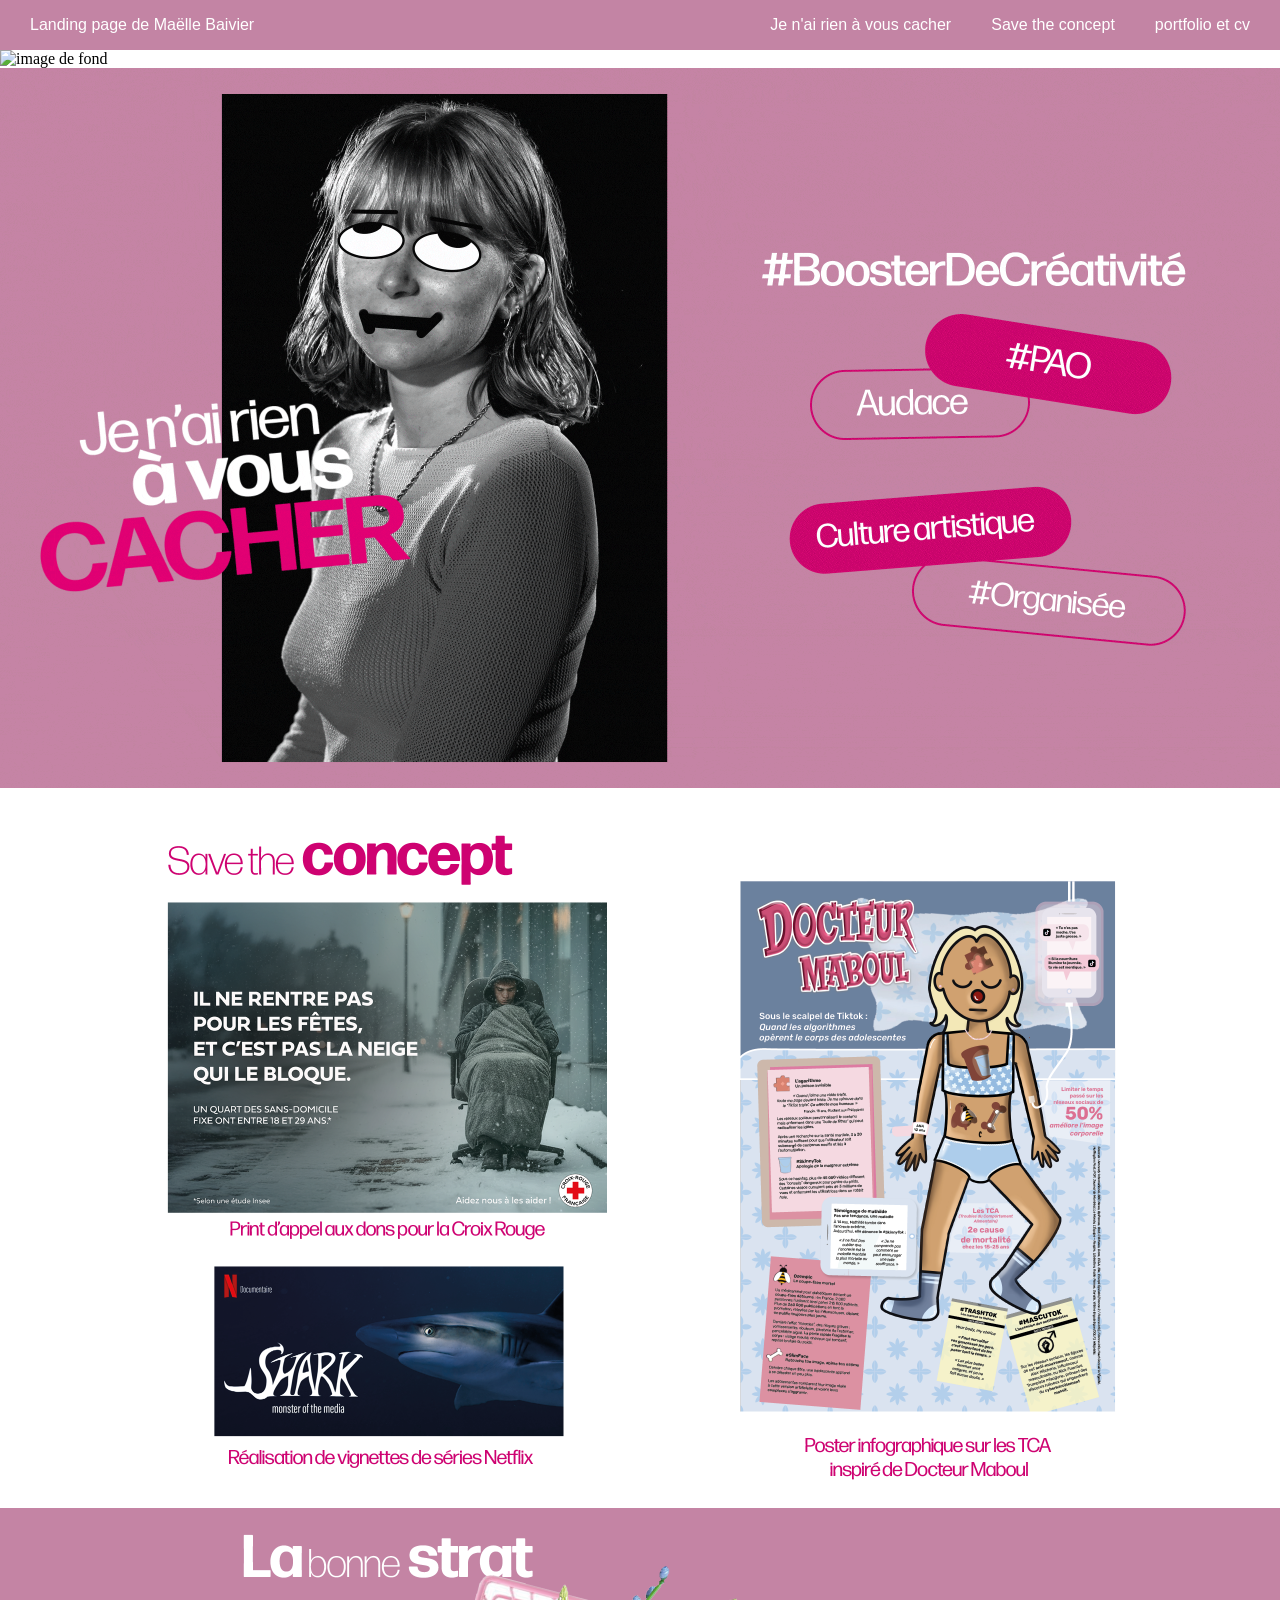
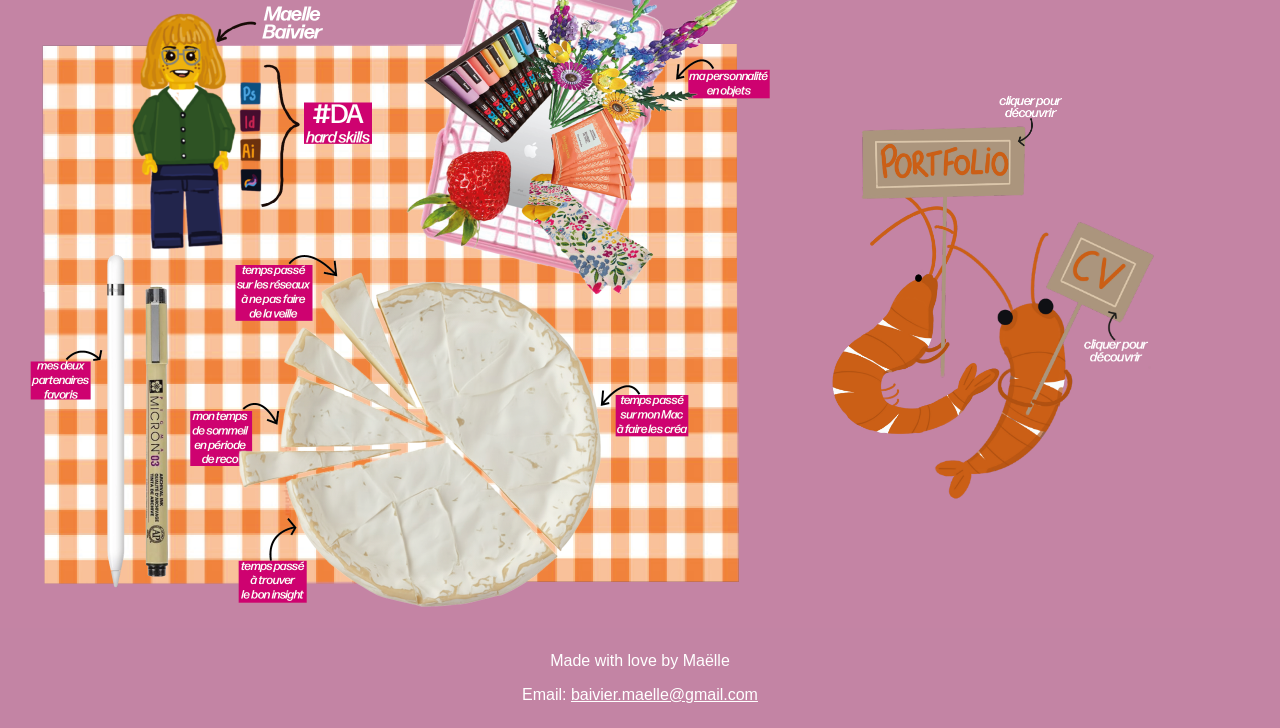
==== index.html @ d774ea56 "Add files via upload" ====
<!DOCTYPE html>
<html lang="fr">
<head>
    <meta charset="UTF-8">
     <title>Save the concept</title>
    <link rel="stylesheet" href="css/styles.css">
</head>

<header class="header-bar">
    <nav class="menu-sections">
        <div class="left-text">Landing page de Maëlle Baivier</div>

        <div class="right-links">
            <a href="#section1">Je n'ai rien à vous cacher</a>
            <a href="#section2">Save the concept</a>
            <a href="#section3">portfolio et cv</a>
        </div>
    </nav>
</header>

<body>

    <section id="accueil">
        <img src="assets4/candidature.crev copie.gif" alt="image de fond">
    </section>

<section id="section1">
     <img src="assets4/ok.gif" alt="image de fond">
</section> 

<section id="section2">
     <img src="assets4/concept.png" alt="image de fond">
</section> 


<section id="section3">

  <div class="portfolio-container">

    <!-- Image de fond -->
    <img src="assets4/strat-rose2.png" class="portfolio-bg" alt="fond portfolio">

<!-- Crevette Portfolio -->
<a href="assets4/portflio_alternance.pdf" target="_blank">
  <img 
    src="assets4/crevette_port.png"
    alt="Ouvrir le portfolio"
    class="crevette crevette-portfolio">
</a>

    <!-- Crevette CV -->
    <a href="assets4/cv alternance.pdf" target="_blank">
      <img src="assets4/crevette_cv.png"
           alt="Ouvrir le CV"
           class="crevette crevette-cv">
    </a>

  </div>

</section>


<footer>
   <div class="cointainer text-center">
    <p>Made with love by Maëlle</p>
    <p>Email: <a href="baivier.maelle@gmail.com">baivier.maelle@gmail.com</a></p>
    </div>
</footer>


</body>
</html>
---- css/styles.css ----
html, body{
    margin: 0;
    padding: 0;
}

nav.navbar {
    position: sticky;
    top: 0;
    background: #fff;
    display: flex;
    justify-content: space-between;
    align-items: center;
    padding: 0.5rem 2rem;
    z-index: 100;
}
.header-bar {
    width: 100%;
    margin: 0;
    padding: 0;
}

/* le nav aussi, et en flex */
.menu-sections {
    width: 100%;                    /* IMPORTANT */
    display: flex;
    justify-content: space-between; /* gauche <----> droite */
    align-items: center;
    padding: 16px 30px;
    background-color: #c384a4;
    box-sizing: border-box;         /* IMPORTANT */
}

.left-text {
    font-family: Arial, sans-serif;
    font-size: 16px;
    color: white;
}



.right-links a {
    font-family: Arial, sans-serif;
    text-decoration: none;
    color: white;
    font-size: 16px;
}

.right-links {
    display: flex;
    gap: 40px; /* augmente l’espace entre les liens */
}

nav .menu {
    list-style: none;
    display: flex;
    gap: 1.5rem;
}

nav .menu li a {
    text-decoration: none;
    color: #333;
    font-weight: bold;
}

nav .menu li a:hover {
    border-bottom: 4px solid #333;
}



nav, header, section, footer{
    max-width: 1920px;
    margin-left: auto;
    margin-right: auto;  

}

footer{
    font-family: Arial, sans-serif;
    text-align: center;
    color: white;
    background-color: #c384a4;
    padding: 0.5rem 0; 
}

footer a {
color: white;
text-decoration: underline;
}

nav{
    display: flex;
    flex-direction: row;
}

nav ul{
    list-style: none;
    display: flex;
    flex-direction: row;
    gap: 20px; /*a ajuster selon le design*/
}

nav ul a{
    text-decoration: none;
    color: black;
}


img {
    max-width: 100%;
    height: auto;
    display: block;
}

/* Conteneur de référence */
.portfolio-container {
    position: relative;
    width: 100%;
    max-width: 1920px;
    margin: 0 auto;
}

/* image de fond */
.portfolio-bg {
    width: 100%;
    height: auto;
    display: block;
}

/* base commune aux crevettes */
.crevette {
    position: absolute;
    width: 18vw;
    max-width: 350px;
    min-width: 180px;
    cursor: pointer;
}

/* crevette portfolio */
.crevette-portfolio {
    top: 24%;
    left: 65%;
}

/* crevette CV */
.crevette-cv {
    top: 42%;
    left: 73%;
}
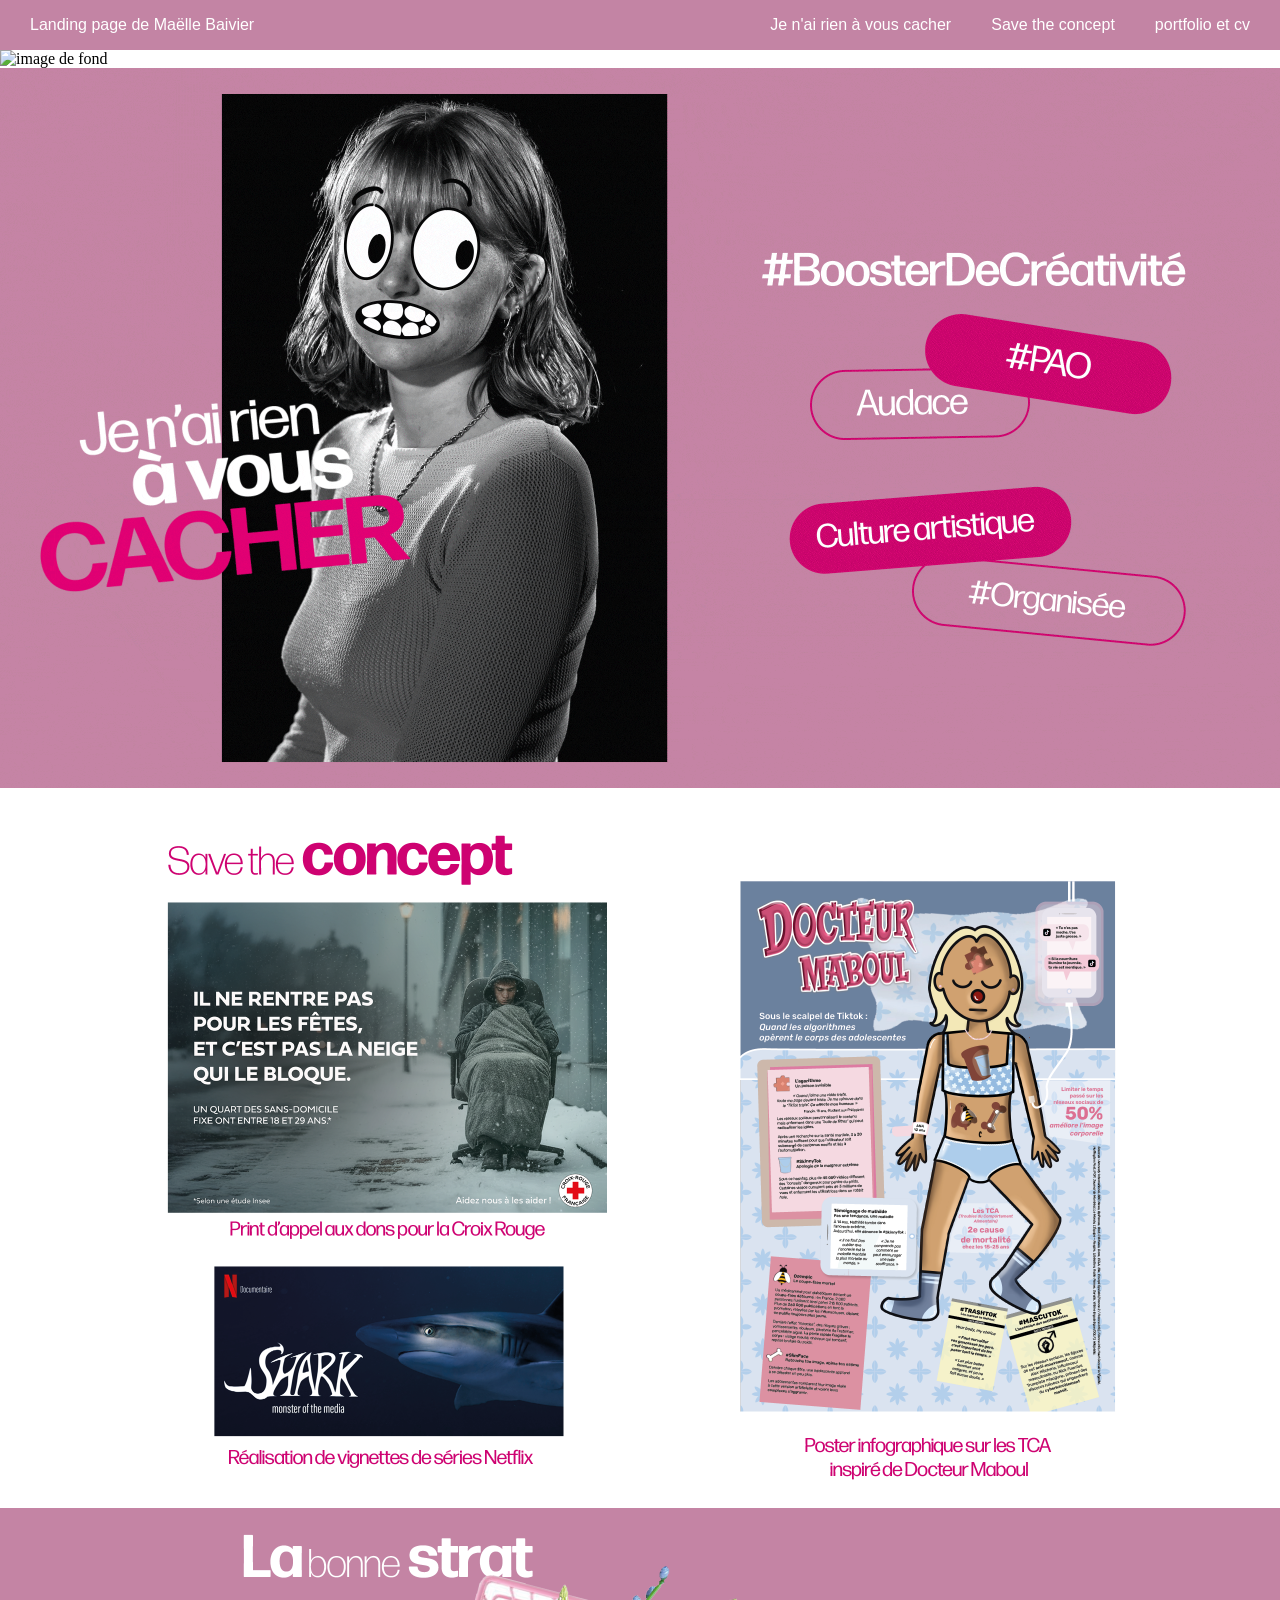
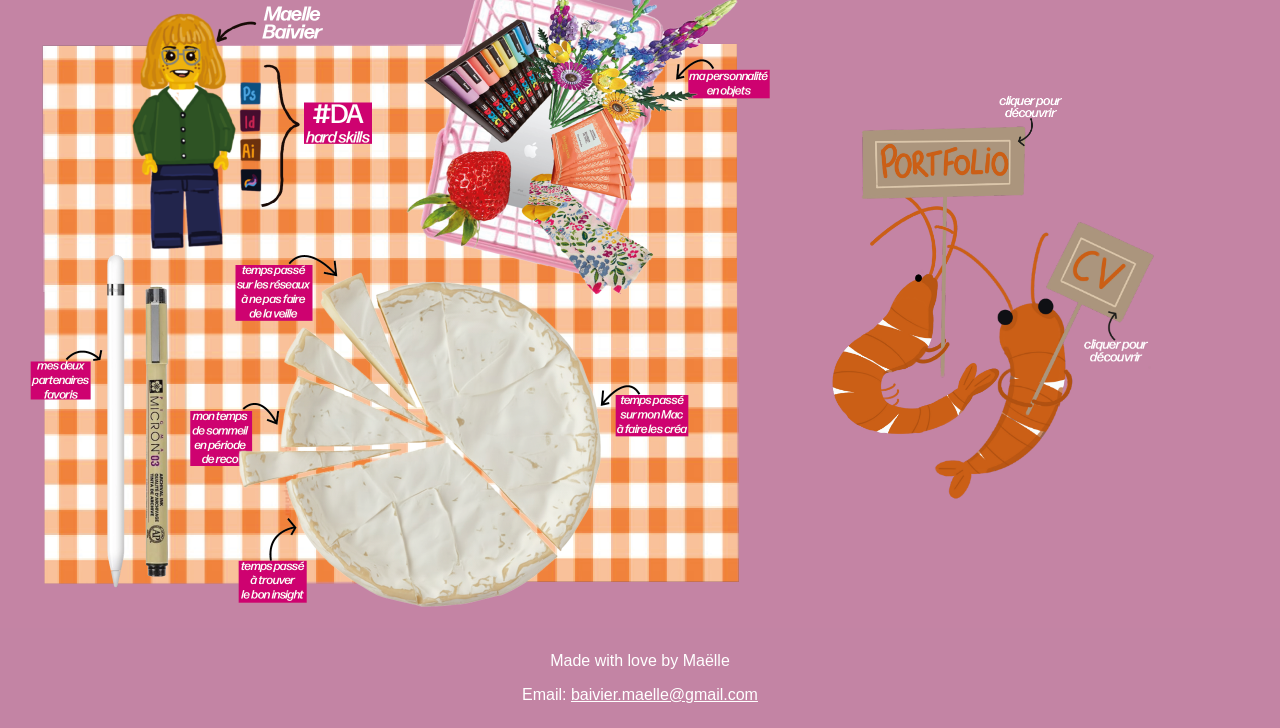
==== commit 0a628068: "Add files via upload" ====
--- a/index.html
+++ b/index.html
@@ -2,7 +2,7 @@
 <html lang="fr">
 <head>
     <meta charset="UTF-8">
-     <title>Save the concept</title>
+     <title>Save the candidate</title>
     <link rel="stylesheet" href="css/styles.css">
 </head>
 
@@ -41,7 +41,7 @@
     <img src="assets4/strat-rose2.png" class="portfolio-bg" alt="fond portfolio">
 
 <!-- Crevette Portfolio -->
-<a href="assets4/portflio_alternance.pdf" target="_blank">
+<a href="assets4/portflio-alternance copie.pdf" target="_blank">
   <img 
     src="assets4/crevette_port.png"
     alt="Ouvrir le portfolio"
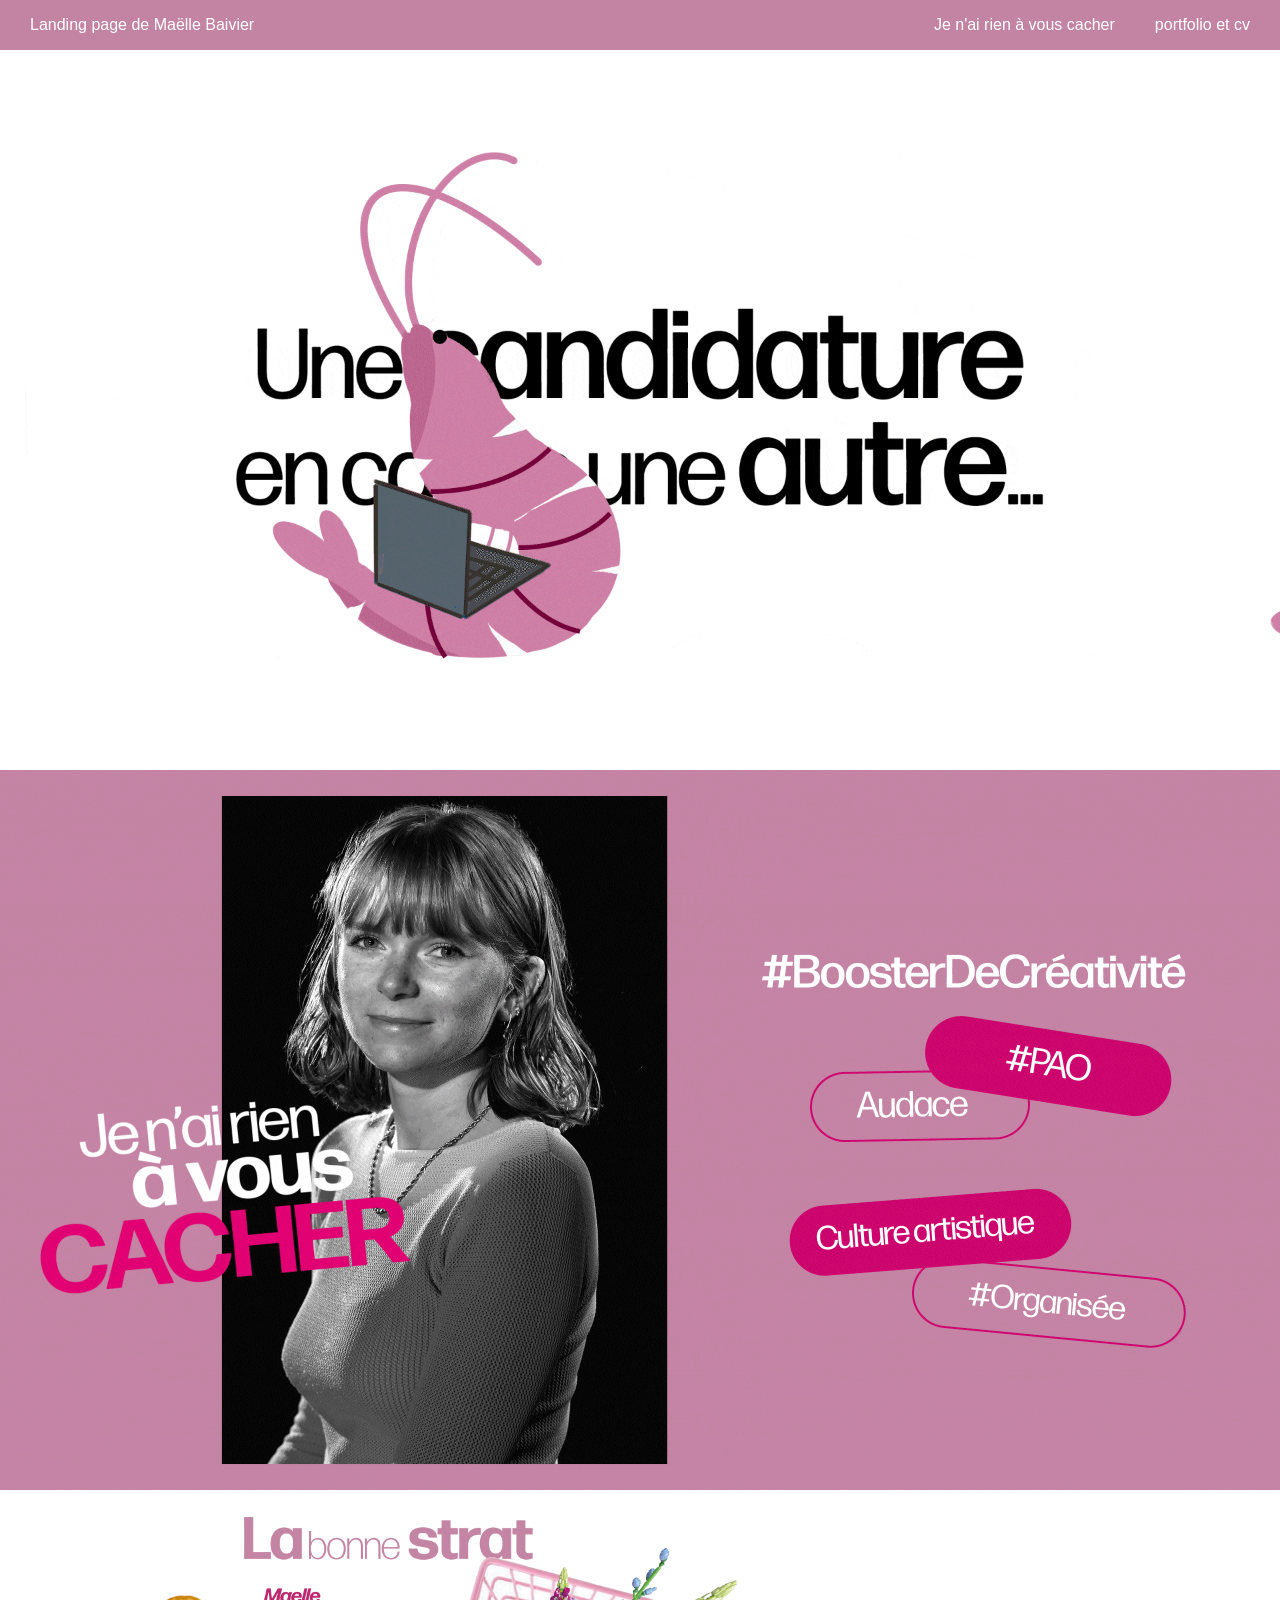
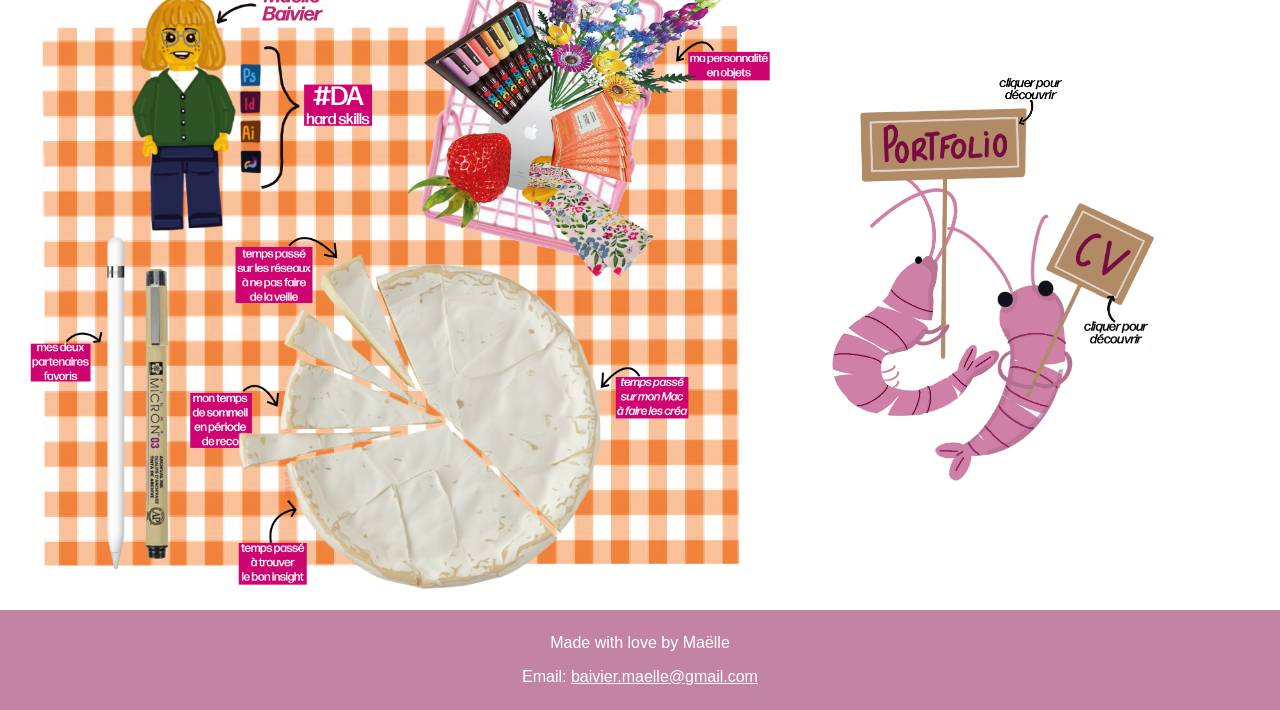
==== commit 36288c90: "Add files via upload" ====
--- a/index.html
+++ b/index.html
@@ -12,8 +12,7 @@
 
         <div class="right-links">
             <a href="#section1">Je n'ai rien à vous cacher</a>
-            <a href="#section2">Save the concept</a>
-            <a href="#section3">portfolio et cv</a>
+            <a href="#section2">portfolio et cv</a>
         </div>
     </nav>
 </header>
@@ -26,31 +25,26 @@
 
 <section id="section1">
      <img src="assets4/ok.gif" alt="image de fond">
-</section> 
+</section>
 
 <section id="section2">
-     <img src="assets4/concept.png" alt="image de fond">
-</section> 
-
-
-<section id="section3">
 
   <div class="portfolio-container">
 
     <!-- Image de fond -->
-    <img src="assets4/strat-rose2.png" class="portfolio-bg" alt="fond portfolio">
+    <img src="assets4/la bonne strat.1.png" class="portfolio-bg" alt="fond portfolio">
 
 <!-- Crevette Portfolio -->
-<a href="assets4/portflio-alternance copie.pdf" target="_blank">
+<a href="assets4/portflio-alternance.1.pdf" target="_blank">
   <img 
-    src="assets4/crevette_port.png"
+    src="assets4/crevette_PO.png"
     alt="Ouvrir le portfolio"
     class="crevette crevette-portfolio">
 </a>
 
     <!-- Crevette CV -->
-    <a href="assets4/cv alternance.pdf" target="_blank">
-      <img src="assets4/crevette_cv.png"
+    <a href="assets4/cv alternance 2026.pdf" target="_blank">
+      <img src="assets4/crevette_CV copie.png"
            alt="Ouvrir le CV"
            class="crevette crevette-cv">
     </a>
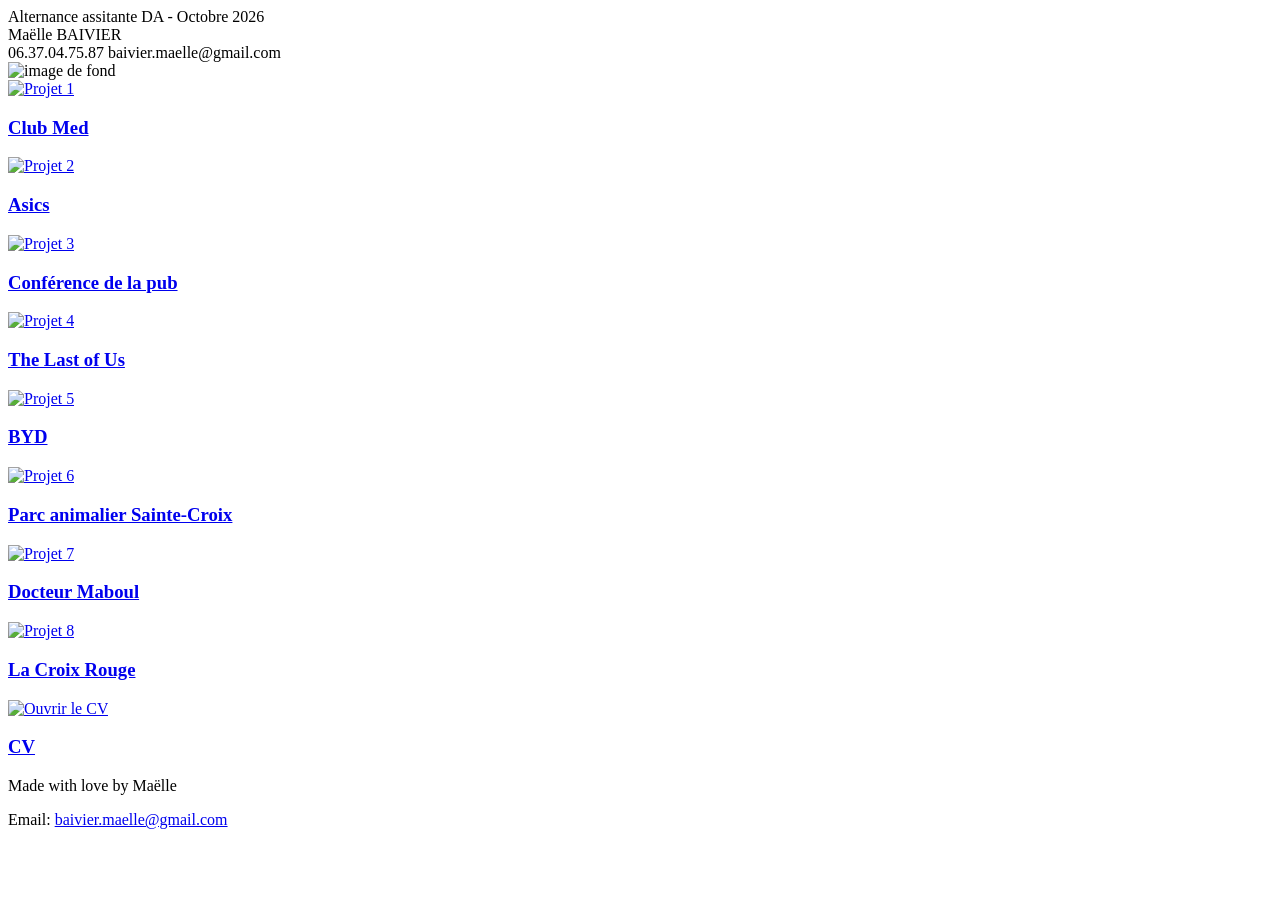
==== commit fcbe3e42: "Add files via upload" ====
--- a/index.html
+++ b/index.html
@@ -8,50 +8,82 @@
 
 <header class="header-bar">
     <nav class="menu-sections">
-        <div class="left-text">Landing page de Maëlle Baivier</div>
-
-        <div class="right-links">
-            <a href="#section1">Je n'ai rien à vous cacher</a>
-            <a href="#section2">portfolio et cv</a>
-        </div>
+        <div class="left-text">Alternance assitante DA - Octobre 2026 </a></div>
+        <div class="right-text">Maëlle BAIVIER</div>
+        <div class="center-text">06.37.04.75.87 baivier.maelle@gmail.com</div>
     </nav>
 </header>
 
 <body>
 
     <section id="accueil">
-        <img src="assets4/candidature.crev copie.gif" alt="image de fond">
+        <img src="assets4/Composition 1-2 copie.gif" alt="image de fond">
     </section>
 
-<section id="section1">
-     <img src="assets4/ok.gif" alt="image de fond">
+
+
+    <section id="projets">
+
+    <div class="carousel">
+
+        <a href="projet1.html" class="projet">
+            <img src="assets4/club med.png" alt="Projet 1">
+            <h3>Club Med</h3>
+        </a>
+
+        <a href="projet2.html" class="projet">
+            <img src="assets4/asics.png" alt="Projet 2">
+            <h3>Asics</h3>
+        </a>
+
+        <a href="projet3.html" class="projet">
+            <img src="assets4/conf.png" alt="Projet 3">
+            <h3>Conférence de la pub</h3>
+        </a>
+
+        <a href="projet4.html" class="projet">
+            <img src="assets4/the last of us .png" alt="Projet 4">
+            <h3>The Last of Us</h3>
+        </a>
+
+        <a href="projet5.html" class="projet">
+            <img src="assets4/BYD.png" alt="Projet 5">
+            <h3>BYD</h3>
+        </a>
+
+        <a href="projet6.html" class="projet">
+            <img src="assets4/sainte croix.png" alt="Projet 6">
+            <h3>Parc animalier Sainte-Croix</h3>
+        </a>
+
+        <a href="projet7.html" class="projet">
+            <img src="assets4/dm.png" alt="Projet 7">
+            <h3>Docteur Maboul</h3>
+        </a>
+
+        <a href="projet8.html" class="projet">
+            <img src="assets4/CR.png" alt="Projet 8">
+            <h3>La Croix Rouge</h3>
+        </a>
+
+    
+    <a href="assets4/cv alternance 2026.pdf" class="projet">
+      <img src="assets4/CV-accueil.png"
+           alt="Ouvrir le CV"
+           class="crevette crevette-cv">
+           <h3>CV</h3>
+    </a>
+
+    </div>
+
 </section>
 
-<section id="section2">
 
-  <div class="portfolio-container">
 
-    <!-- Image de fond -->
-    <img src="assets4/la bonne strat.1.png" class="portfolio-bg" alt="fond portfolio">
 
-<!-- Crevette Portfolio -->
-<a href="assets4/portflio-alternance.1.pdf" target="_blank">
-  <img 
-    src="assets4/crevette_PO.png"
-    alt="Ouvrir le portfolio"
-    class="crevette crevette-portfolio">
-</a>
 
-    <!-- Crevette CV -->
-    <a href="assets4/cv alternance 2026.pdf" target="_blank">
-      <img src="assets4/crevette_CV copie.png"
-           alt="Ouvrir le CV"
-           class="crevette crevette-cv">
-    </a>
 
-  </div>
 
-</section>
 
 
 <footer>
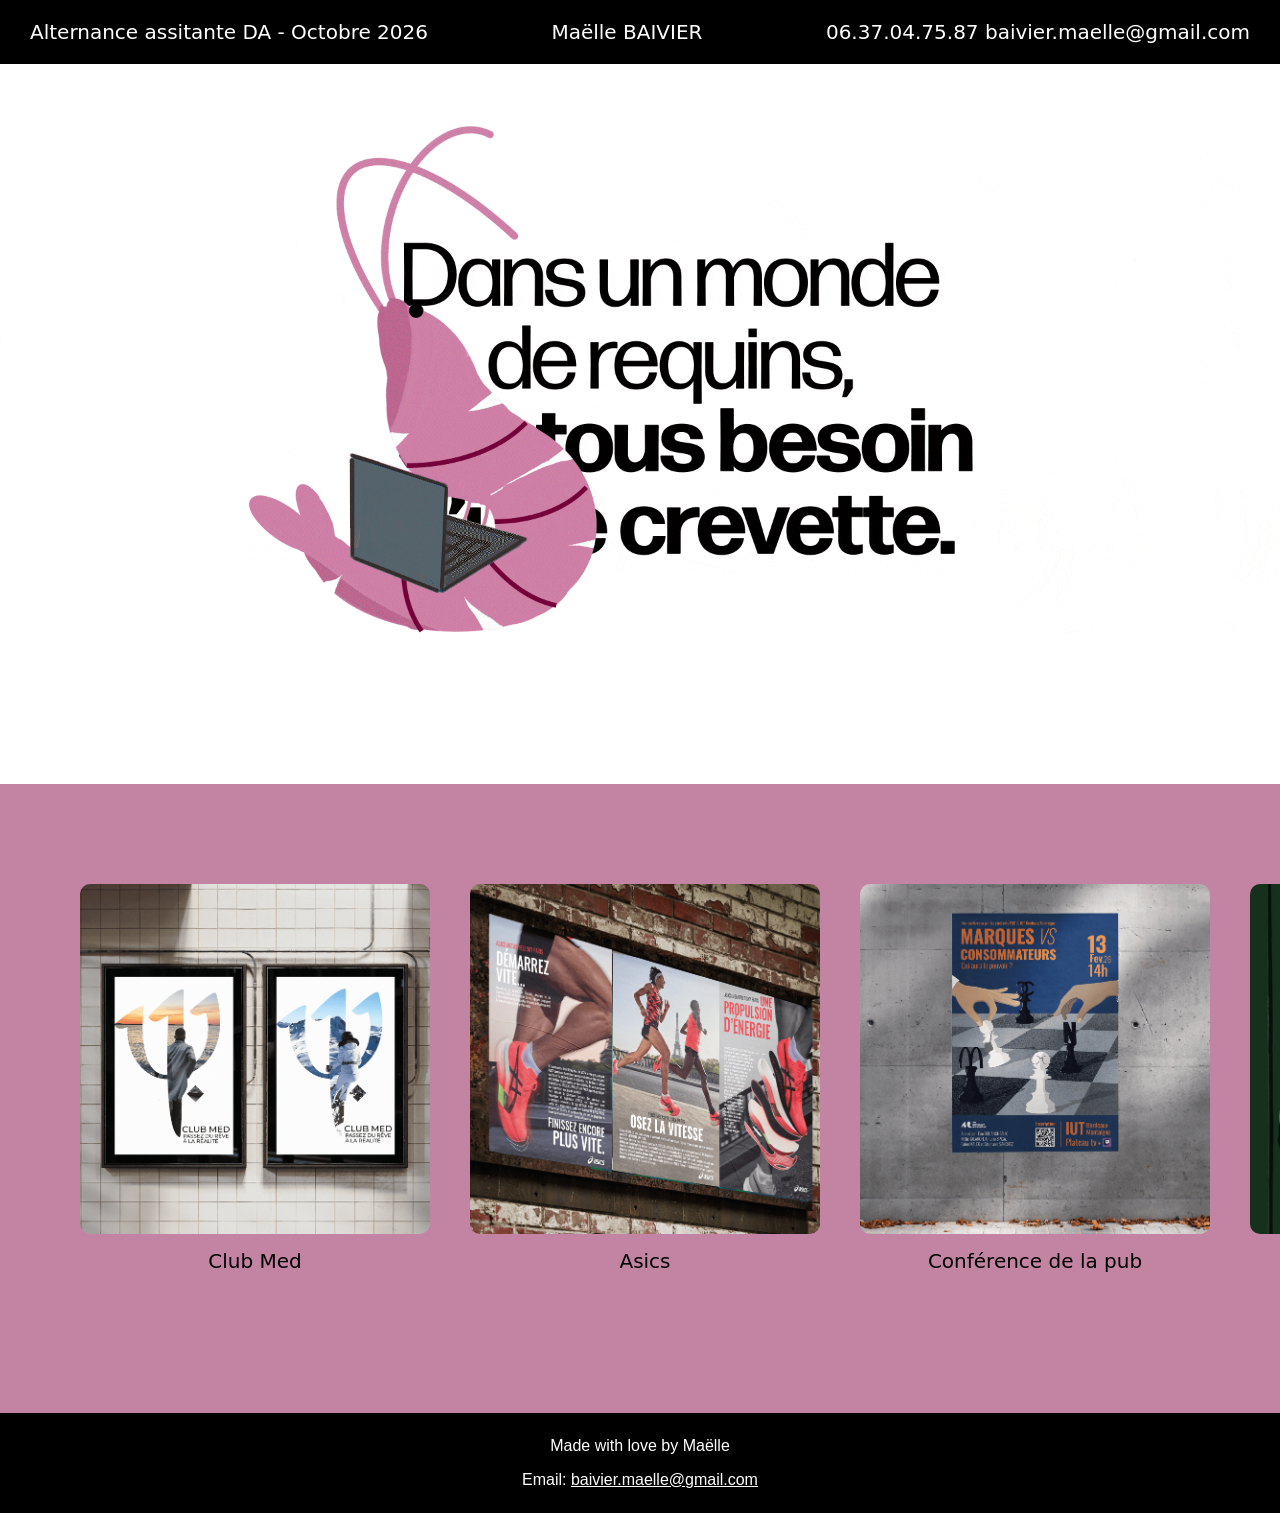
==== commit 9a26b0a4: "Add files via upload" ====
--- a/index.html
+++ b/index.html
@@ -42,37 +42,41 @@
         </a>
 
         <a href="projet4.html" class="projet">
-            <img src="assets4/the last of us .png" alt="Projet 4">
+            <img src="assets4/FRUIT.png" alt="Projet 4">
+            <h3>Projet personnel : Fruits</h3>
+        </a>
+
+        <a href="projet5.html" class="projet">
+            <img src="assets4/the last of us .png" alt="Projet 5">
             <h3>The Last of Us</h3>
         </a>
 
-        <a href="projet5.html" class="projet">
-            <img src="assets4/BYD.png" alt="Projet 5">
+        <a href="projet6.html" class="projet">
+            <img src="assets4/BYD.png" alt="Projet 6">
             <h3>BYD</h3>
         </a>
 
-        <a href="projet6.html" class="projet">
-            <img src="assets4/sainte croix.png" alt="Projet 6">
-            <h3>Parc animalier Sainte-Croix</h3>
-        </a>
-
         <a href="projet7.html" class="projet">
-            <img src="assets4/dm.png" alt="Projet 7">
-            <h3>Docteur Maboul</h3>
+            <img src="assets4/CR.png" alt="Projet 7">
+            <h3>La Croix Rouge</h3>
         </a>
 
         <a href="projet8.html" class="projet">
-            <img src="assets4/CR.png" alt="Projet 8">
-            <h3>La Croix Rouge</h3>
+            <img src="assets4/sainte croix.png" alt="Projet 8">
+            <h3>Parc animalier : Sainte-Croix</h3>
         </a>
 
     
+    <a href="projet9.html" class="projet">
+      <img src="assets4/dm.png">
+       <h3>Docteur Maboul</h3>
+    </a>
+
     <a href="assets4/cv alternance 2026.pdf" class="projet">
-      <img src="assets4/CV-accueil.png"
-           alt="Ouvrir le CV"
-           class="crevette crevette-cv">
-           <h3>CV</h3>
+            <img src="assets4/CV-accueil.png" alt="Projet 8">
+            <h3>CV</h3>
     </a>
+
 
     </div>
 
--- a/css/styles.css
+++ b/css/styles.css
@@ -0,0 +1,200 @@
+html, body{
+    margin: 0;
+    padding: 0;
+}
+
+nav.navbar {
+    position: sticky;
+    top: 0;
+    background: #fff;
+    display: flex;
+    justify-content: space-between;
+    align-items: center;
+    padding: 0.5rem 2rem;
+    z-index: 100;
+}
+.header-bar {
+    width: 100%;
+    margin: 0;
+    padding: 0;
+}
+
+/* le nav aussi, et en flex */
+.menu-sections {
+    width: 100%;                    /* IMPORTANT */
+    display: flex;
+    justify-content: space-between; /* gauche <----> droite */
+    align-items: center;
+    padding: 20px 30px;
+    background-color: black;
+    box-sizing: border-box;         /* IMPORTANT */
+}
+
+.left-text {
+    font-family:system-ui, -apple-system, BlinkMacSystemFont, 'Segoe UI', Roboto, Oxygen, Ubuntu, Cantarell, 'Open Sans', 'Helvetica Neue', sans-serif;
+    font-size: 20px;
+    color: white;
+}
+
+
+
+.right-text {
+    font-family: system-ui, -apple-system, BlinkMacSystemFont, 'Segoe UI', Roboto, Oxygen, Ubuntu, Cantarell, 'Open Sans', 'Helvetica Neue', sans-serif;
+    color: white;
+    font-size: 20px;
+}
+
+.center-text {
+    font-family: system-ui, -apple-system, BlinkMacSystemFont, 'Segoe UI', Roboto, Oxygen, Ubuntu, Cantarell, 'Open Sans', 'Helvetica Neue', sans-serif;
+    color: white;
+    font-size: 20px;
+}
+
+
+nav .menu {
+    list-style: none;
+    display: flex;
+    gap: 1.5rem;
+}
+
+nav .menu li a {
+    text-decoration: none;
+    color: #333;
+    font-weight: bold;
+}
+
+nav .menu li a:hover {
+    border-bottom: 4px solid #333;
+}
+
+
+
+nav, header, section, footer{
+    max-width: 1920px;
+    margin-left: auto;
+    margin-right: auto;  
+
+}
+
+footer{
+    font-family: Arial, sans-serif;
+    text-align: center;
+    color: white;
+    background-color: black;
+    padding: 0.5rem 0; 
+}
+
+footer a {
+color: white;
+text-decoration: underline;
+}
+
+nav{
+    display: flex;
+    flex-direction: row;
+}
+
+nav ul{
+    list-style: none;
+    display: flex;
+    flex-direction: row;
+    gap: 20px; /*a ajuster selon le design*/
+}
+
+nav ul a{
+    text-decoration: none;
+    color: black;
+}
+
+
+img {
+    max-width: 100%;
+    height: auto;
+    display: block;
+}
+
+
+
+
+
+
+/* SECTION PROJETS */
+
+#projets {
+    background-color: #c384a4;
+    padding: 100px 0;
+}
+
+#projets h2 {
+    text-align: center;
+    margin-bottom: 50px;
+    font-size: 3rem;
+}
+
+/* CARROUSEL */
+
+.carousel {
+    display: flex;
+    gap: 40px;
+
+    overflow-x: auto;
+
+    padding: 0 80px 20px 80px;
+
+    scroll-behavior: smooth;
+}
+
+/* Cache la barre de défilement */
+
+.carousel::-webkit-scrollbar {
+    display: none;
+}
+
+.carousel {
+    scrollbar-width: none;
+}
+
+/* PROJET */
+
+.projet {
+    flex-shrink: 0;
+
+    width: 350px;
+    
+    text-decoration: none;
+    color: black;
+}
+
+/* IMAGE CARRÉE */
+
+.projet img {
+    width: 350px;
+    height: 350px;
+
+    object-fit: cover;
+
+    display: block;
+
+    border-radius: 10px;
+}
+
+/* EFFET HOVER */
+
+.projet img {
+    transition: transform 0.4s ease;
+}
+
+.projet:hover img {
+    transform: scale(1.03);
+}
+
+
+.projet h3 {
+    margin-top: 15px;
+
+    font-family: system-ui, -apple-system, BlinkMacSystemFont, 'Segoe UI', Roboto, Oxygen, Ubuntu, Cantarell, 'Open Sans', 'Helvetica Neue', sans-serif;
+
+    font-size: 20px;
+    font-weight: 400;
+    text-align: center;
+}
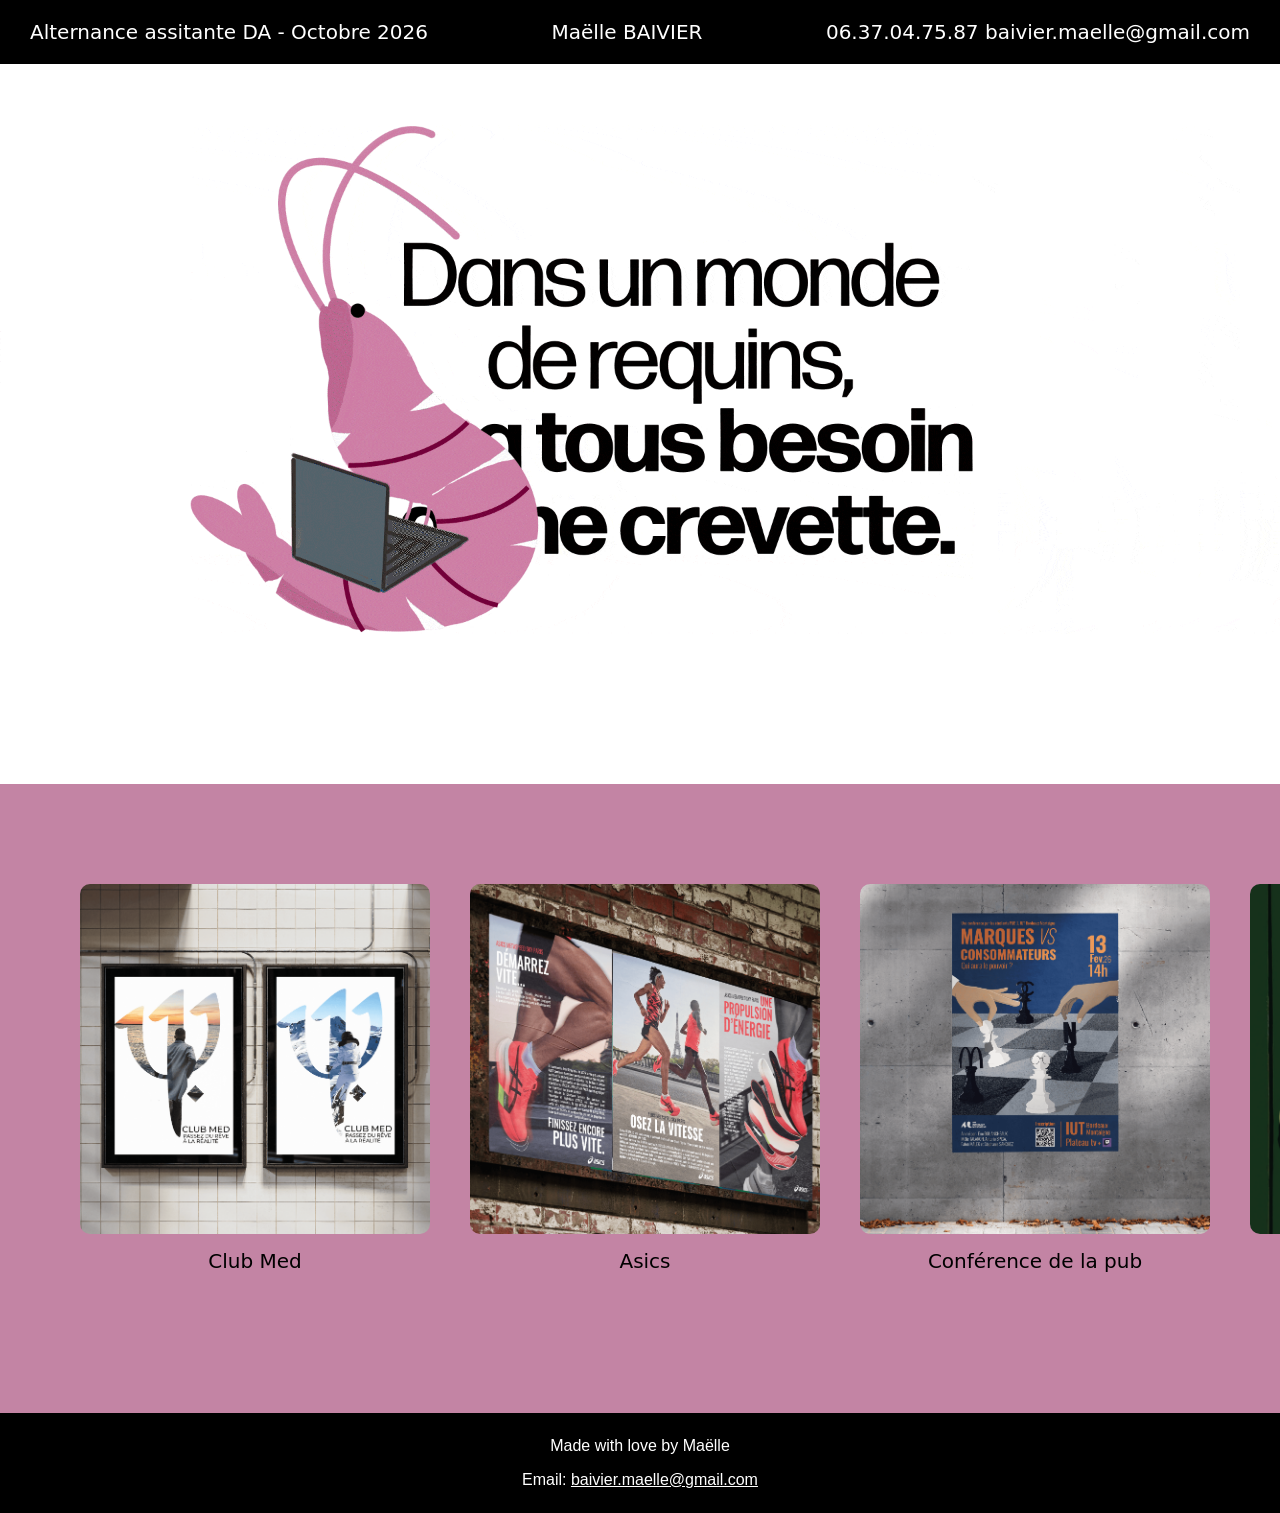
==== commit a70a8826: "Add files via upload" ====
--- a/index.html
+++ b/index.html
@@ -68,7 +68,7 @@
 
     
     <a href="projet9.html" class="projet">
-      <img src="assets4/dm.png">
+      <img src="assets4/DM_ACCEUIL.png">
        <h3>Docteur Maboul</h3>
     </a>
 
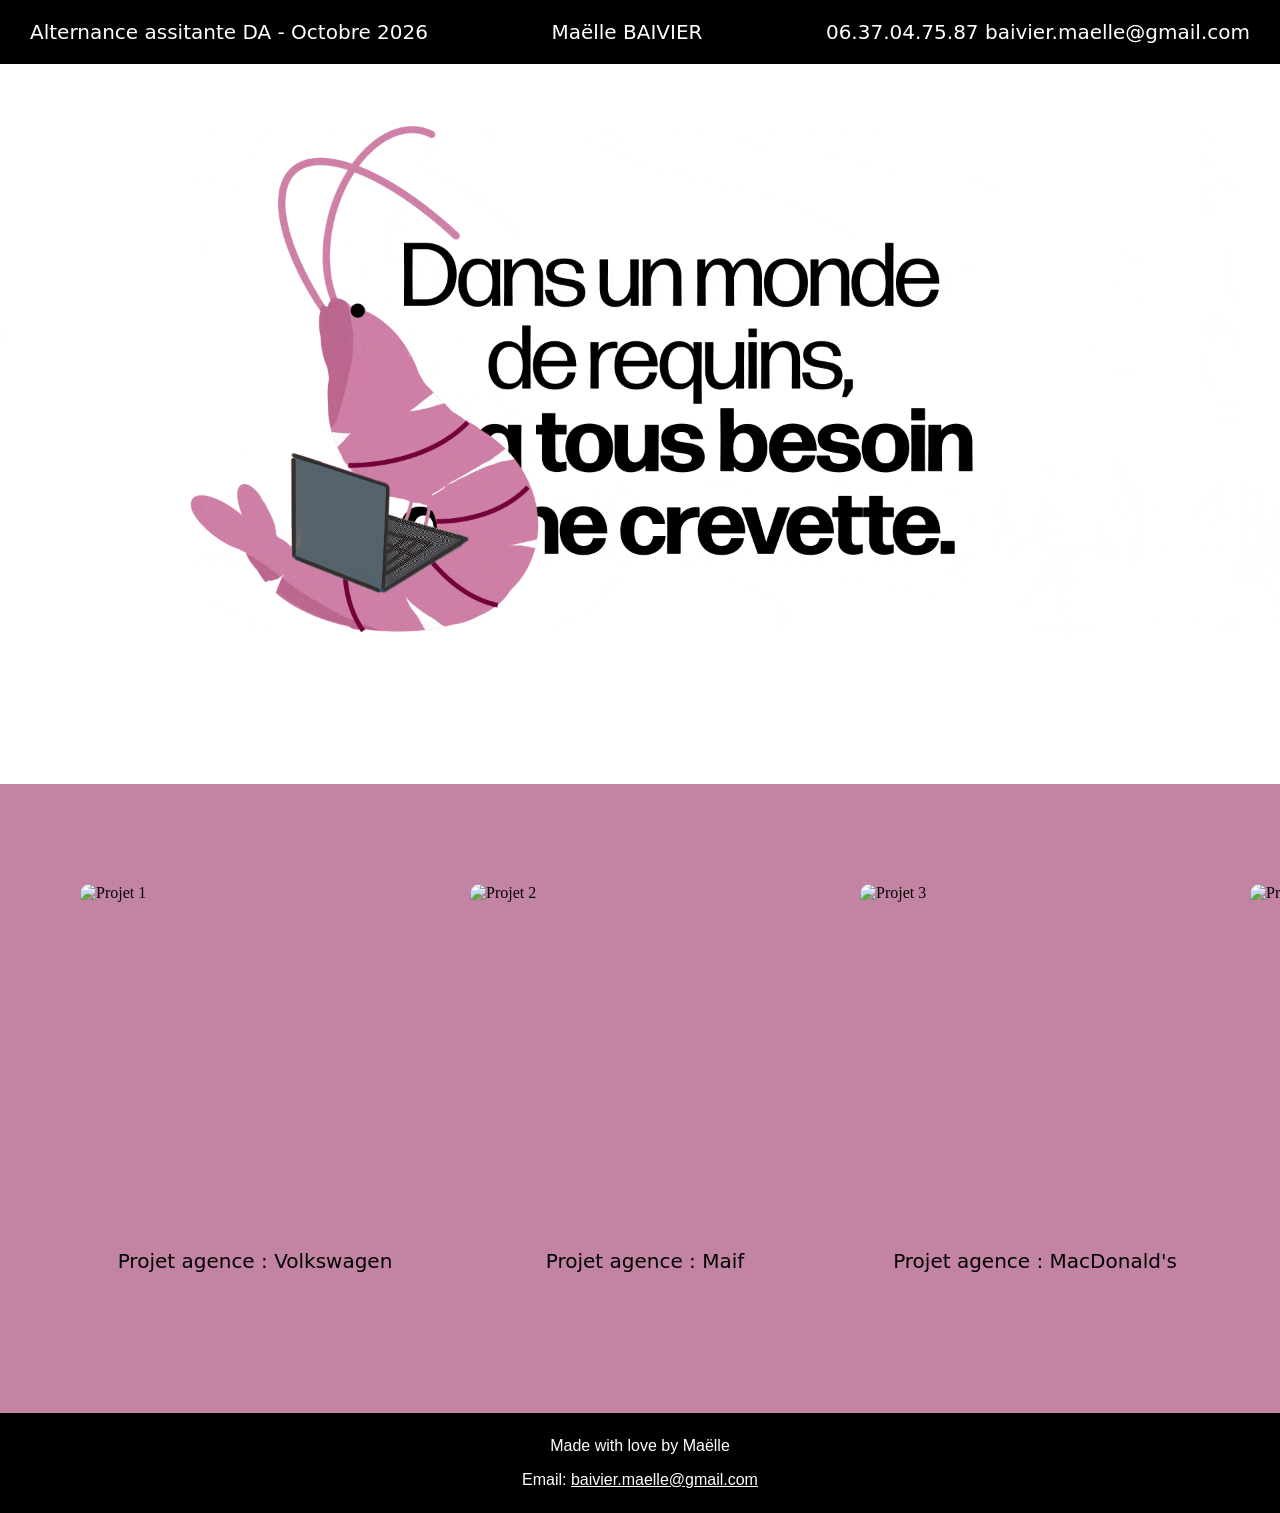
==== commit ddb297f0: "Add files via upload" ====
--- a/index.html
+++ b/index.html
@@ -27,50 +27,71 @@
     <div class="carousel">
 
         <a href="projet1.html" class="projet">
-            <img src="assets4/club med.png" alt="Projet 1">
+            <img src="assets4/ACCUEIL_VW.png" alt="Projet 1">
+            <h3>Projet agence : Volkswagen</h3>
+        </a>
+
+        <a href="projet2.html" class="projet">
+            <img src="assets4/ACCUEIL_MAIF.png" alt="Projet 2">
+            <h3>Projet agence : Maif</h3>
+        </a>
+
+        <a href="projet3.html" class="projet">
+            <img src="assets4/ACCUEIL_MCDO.png" alt="Projet 3">
+            <h3>Projet agence : MacDonald's</h3>
+        </a>
+
+        <a href="projet4.html" class="projet">
+            <img src="assets4/ACCUEIL_PMU.png" alt="Projet 4">
+            <h3>Projet agence : PMU</h3>
+        </a>
+
+        <a href="projet5.html" class="projet">
+            <img src="assets4/FRUIT.png" alt="Projet 5">
+            <h3>Projet personnel : Fruits</h3>
+        </a>
+
+        <a href="projet6.html" class="projet">
+            <img src="assets4/club med.png" alt="Projet 6">
             <h3>Club Med</h3>
         </a>
 
-        <a href="projet2.html" class="projet">
-            <img src="assets4/asics.png" alt="Projet 2">
+        <a href="projet7.html" class="projet">
+            <img src="assets4/asics.png" alt="Projet 7">
             <h3>Asics</h3>
         </a>
 
-        <a href="projet3.html" class="projet">
-            <img src="assets4/conf.png" alt="Projet 3">
-            <h3>Conférence de la pub</h3>
-        </a>
-
-        <a href="projet4.html" class="projet">
-            <img src="assets4/FRUIT.png" alt="Projet 4">
-            <h3>Projet personnel : Fruits</h3>
-        </a>
-
-        <a href="projet5.html" class="projet">
-            <img src="assets4/the last of us .png" alt="Projet 5">
-            <h3>The Last of Us</h3>
-        </a>
-
-        <a href="projet6.html" class="projet">
-            <img src="assets4/BYD.png" alt="Projet 6">
-            <h3>BYD</h3>
-        </a>
-
-        <a href="projet7.html" class="projet">
-            <img src="assets4/CR.png" alt="Projet 7">
-            <h3>La Croix Rouge</h3>
-        </a>
-
         <a href="projet8.html" class="projet">
-            <img src="assets4/sainte croix.png" alt="Projet 8">
-            <h3>Parc animalier : Sainte-Croix</h3>
+            <img src="assets4/conf.png" alt="Projet 8">
+            <h3>Conférence de la publicité</h3>
         </a>
 
     
     <a href="projet9.html" class="projet">
+      <img src="assets4/the last of us .png">
+       <h3>The Last of Us</h3>
+    </a>
+
+     <a href="projet10.html" class="projet">
+      <img src="assets4/BYD.png">
+       <h3>BYD</h3>
+    </a>
+
+     <a href="projet11.html" class="projet">
+      <img src="assets4/CR.png">
+       <h3>La Croix Rouge</h3>
+    </a>
+
+     <a href="projet12.html" class="projet">
+      <img src="assets4/sainte croix.png">
+       <h3>Parc animalier : Sainte-Croix</h3>
+    </a>
+
+     <a href="projet13.html" class="projet">
       <img src="assets4/DM_ACCEUIL.png">
        <h3>Docteur Maboul</h3>
     </a>
+ 
 
     <a href="assets4/cv alternance 2026.pdf" class="projet">
             <img src="assets4/CV-accueil.png" alt="Projet 8">
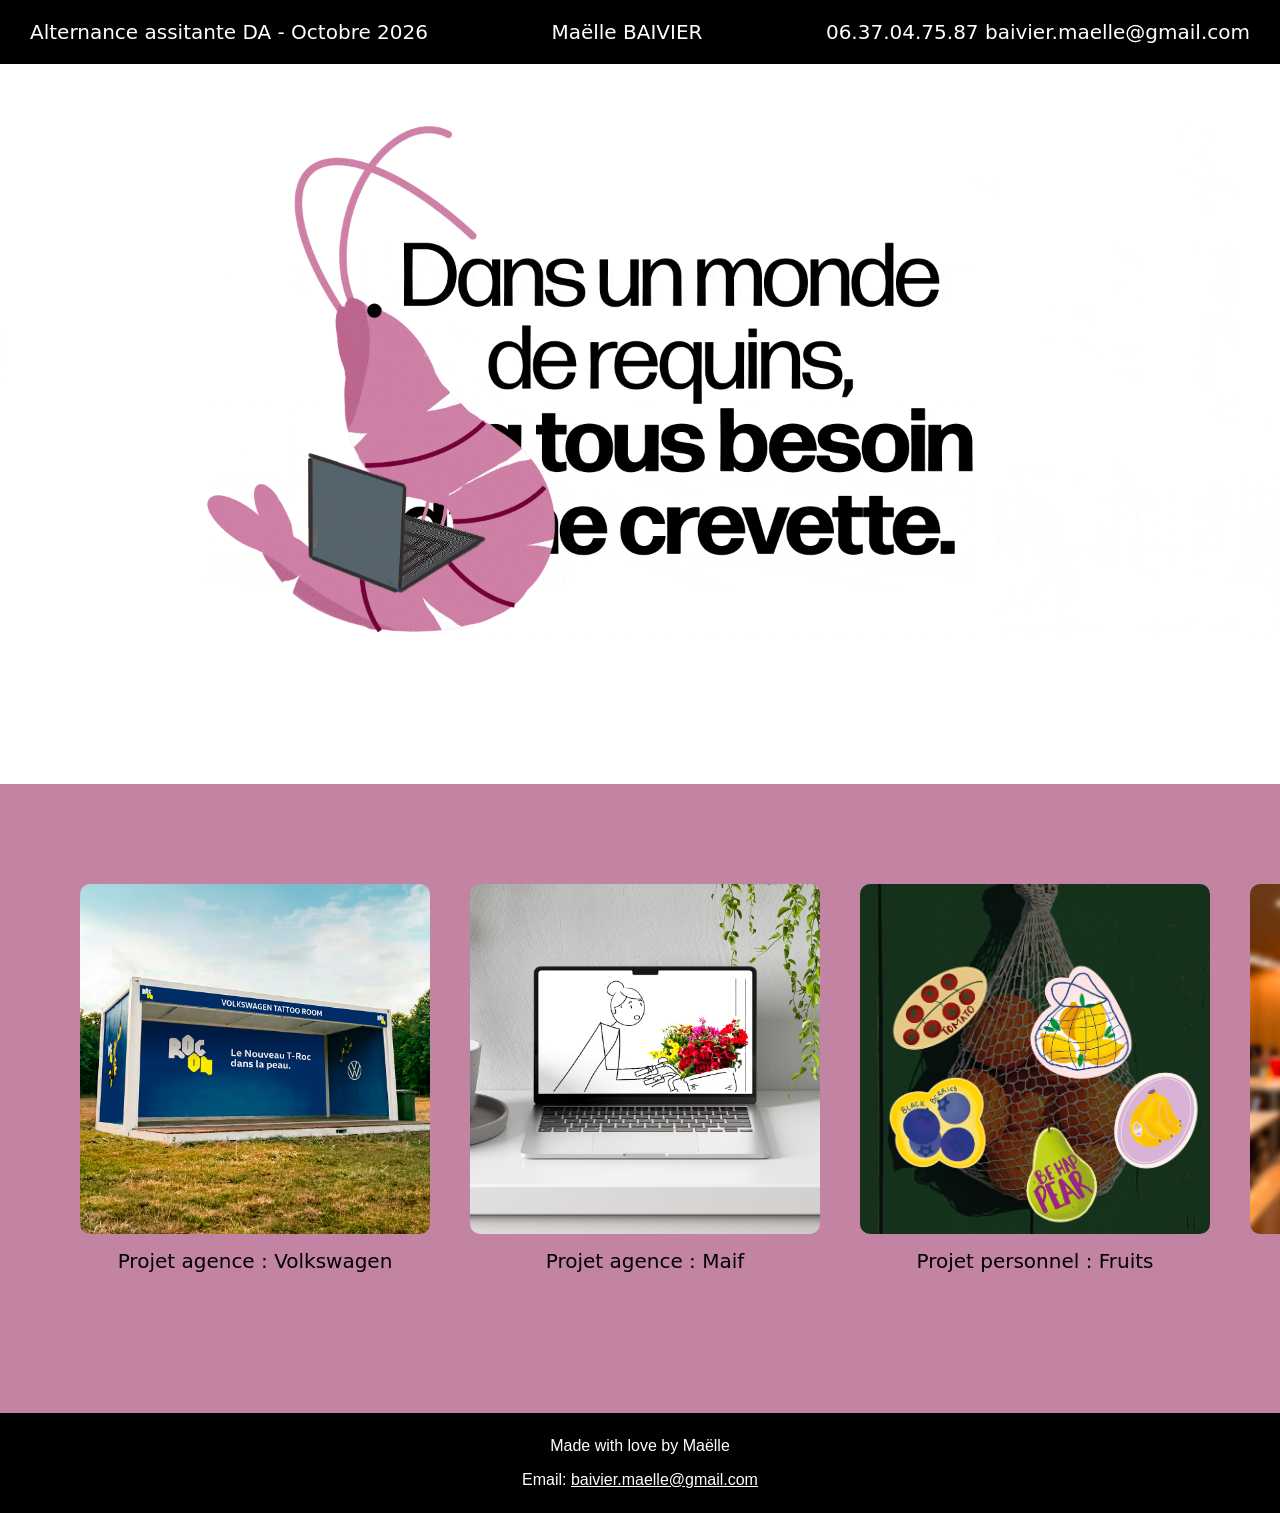
==== commit d27a34ec: "Add files via upload" ====
--- a/index.html
+++ b/index.html
@@ -37,18 +37,18 @@
         </a>
 
         <a href="projet3.html" class="projet">
-            <img src="assets4/ACCUEIL_MCDO.png" alt="Projet 3">
-            <h3>Projet agence : MacDonald's</h3>
+            <img src="assets4/FRUIT.png" alt="Projet 3">
+            <h3>Projet personnel : Fruits</h3>
         </a>
 
         <a href="projet4.html" class="projet">
-            <img src="assets4/ACCUEIL_PMU.png" alt="Projet 4">
-            <h3>Projet agence : PMU</h3>
+            <img src="assets4/ACCUEIL_MCDO.png" alt="Projet 4">
+            <h3>Projet agence : Mcdo</h3>
         </a>
 
         <a href="projet5.html" class="projet">
-            <img src="assets4/FRUIT.png" alt="Projet 5">
-            <h3>Projet personnel : Fruits</h3>
+            <img src="assets4/ACCUEIL_PMU.png" alt="Projet 5">
+            <h3>Projet agence : PMU</h3>
         </a>
 
         <a href="projet6.html" class="projet">
